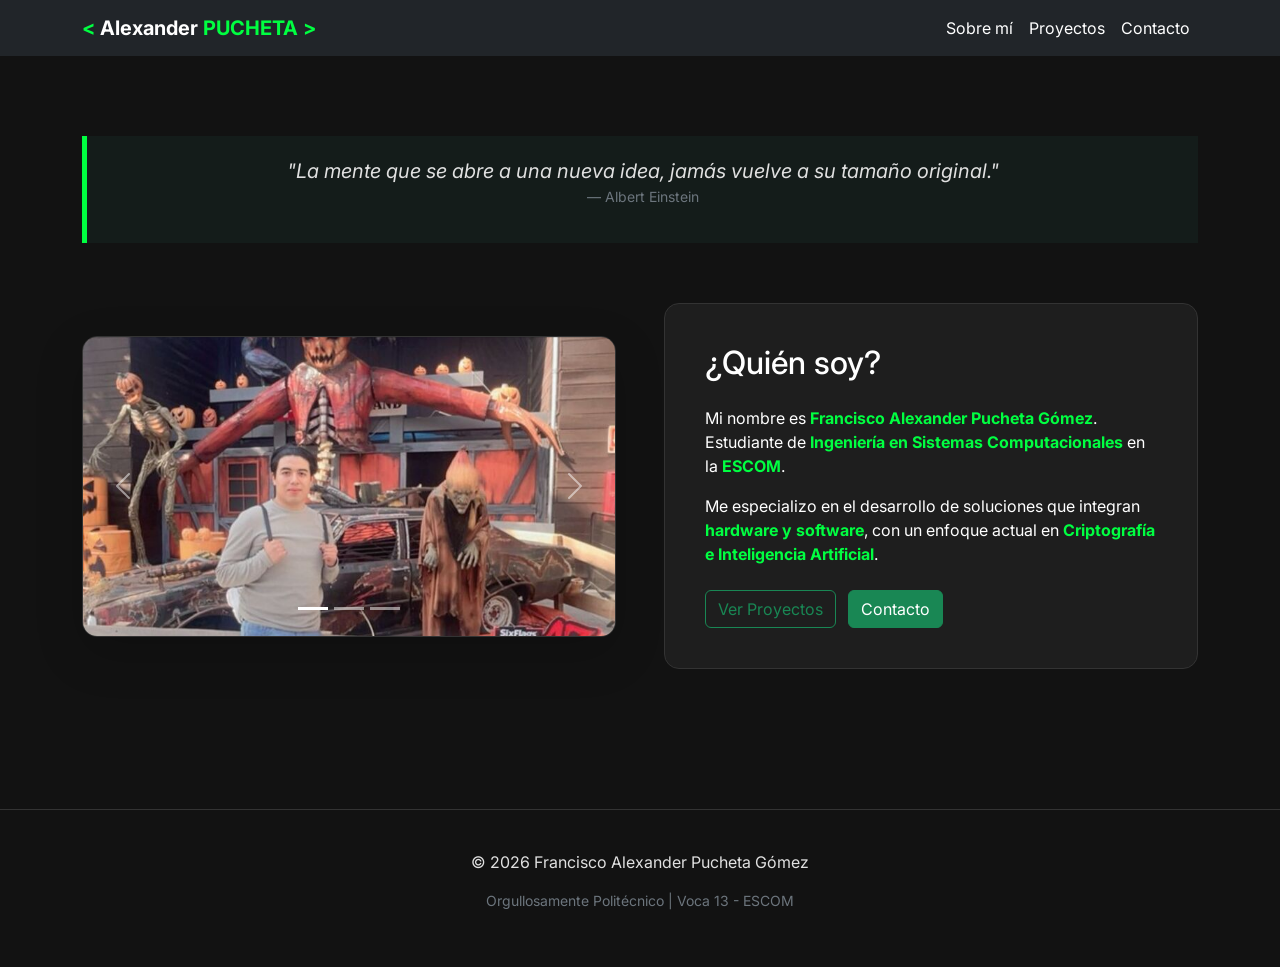
==== index.html @ d3a8a305 "HTML" ====
<!DOCTYPE html>
<html lang="es">

<head>
    <meta charset="UTF-8">
    <meta name="viewport" content="width=device-width, initial-scale=1.0">
    <title>Alexander Pucheta | Portafolio ESCOM</title>
    <link href="https://cdn.jsdelivr.net/npm/bootstrap@5.3.0/dist/css/bootstrap.min.css" rel="stylesheet">
    <link href="https://fonts.googleapis.com/css2?family=Inter:wght@400;700&display=swap" rel="stylesheet">
    <link rel="stylesheet" href="./recursos/css/estilos.css">
</head>

<body>

    <header>
        <nav class="navbar navbar-expand-lg navbar-dark bg-dark sticky-top">
            <div class="container">
                <a class="navbar-brand fw-bold" href="#">
                    <span class="neon-text">&lt;</span> Alexander <span class="neon-text uppercase">Pucheta</span> <span
                        class="neon-text">&gt;</span>
                </a>
                <button class="navbar-toggler" type="button" data-bs-toggle="collapse" data-bs-target="#navbarNav">
                    <span class="navbar-toggler-icon"></span>
                </button>
                <div class="collapse navbar-collapse" id="navbarNav">
                    <ul class="navbar-nav ms-auto">
                        <li class="nav-item"><a class="nav-link text-white" href="#sobre-mi">Sobre mí</a></li>
                        <li class="nav-item"><a class="nav-link text-white" href="#proyectos">Proyectos</a></li>
                        <li class="nav-item"><a class="nav-link text-white" href="#contacto">Contacto</a></li>
                    </ul>
                </div>
            </div>
        </nav>
    </header>

    <main class="hero-section">
        <div class="container">
            <div class="quote-container text-center">
                <blockquote class="blockquote">
                    <p class="fst-italic">"La mente que se abre a una nueva idea, jamás vuelve a su tamaño original."
                    </p>
                </blockquote>
                <figcaption class="blockquote-footer">Albert Einstein</figcaption>
            </div>

            <section id="sobre-mi">
                <div class="row align-items-center g-5">
                    <div class="col-12 col-lg-6">
                        <div class="card shadow-lg overflow-hidden">
                            <div id="carouselExampleIndicators" class="carousel slide" data-bs-ride="carousel">
                                <div class="carousel-indicators">
                                    <button type="button" data-bs-target="#carouselExampleIndicators"
                                        data-bs-slide-to="0" class="active"></button>
                                    <button type="button" data-bs-target="#carouselExampleIndicators"
                                        data-bs-slide-to="1"></button>
                                    <button type="button" data-bs-target="#carouselExampleIndicators"
                                        data-bs-slide-to="2"></button>
                                </div>
                                <div class="carousel-inner">
                                    <div class="carousel-item active">
                                        <img src="./recursos/img/render/paco.jpeg" alt="Alexander Pucheta">
                                    </div>
                                    <div class="carousel-item">
                                        <img src="./recursos/img/render/escudoESCOM.jpg" alt="ESCOM IPN">
                                    </div>
                                    <div class="carousel-item">
                                        <img src="./recursos/img/render/cripto_ia.jpg" alt="Criptografía e IA">
                                    </div>
                                </div>
                                <button class="carousel-control-prev" type="button"
                                    data-bs-target="#carouselExampleIndicators" data-bs-slide="prev">
                                    <span class="carousel-control-prev-icon"></span>
                                </button>
                                <button class="carousel-control-next" type="button"
                                    data-bs-target="#carouselExampleIndicators" data-bs-slide="next">
                                    <span class="carousel-control-next-icon"></span>
                                </button>
                            </div>
                        </div>
                    </div>

                    <div class="col-12 col-lg-6 ">
                        <div class="card p-4 text-white">
                            <div class="card-body">
                                <h2 class="mb-4">¿Quién soy?</h2>
                                <p>Mi nombre es <span class="highlight">Francisco Alexander Pucheta Gómez</span>.
                                    Estudiante de <span class="highlight">Ingeniería en Sistemas Computacionales</span>
                                    en la <span class="highlight">ESCOM</span>.</p>
                                <p>Me especializo en el desarrollo de soluciones que integran <span
                                        class="highlight">hardware y software</span>, con un enfoque actual en <span
                                        class="highlight">Criptografía e Inteligencia Artificial</span>.</p>
                                <div class="mt-4">
                                    <a href="#proyectos" class="btn btn-outline-success">Ver Proyectos</a>
                                    <a href="mailto:alexanpuch0104@gmail.com" class="btn btn-success ms-2">Contacto</a>
                                </div>
                            </div>
                        </div>
                    </div>
                </div>
            </section>
        </div>
    </main>

    <footer class="text-center">
        <div class="container">
            <p>&copy; 2026 Francisco Alexander Pucheta Gómez</p>
            <p class="small text-secondary">Orgullosamente Politécnico | Voca 13 - ESCOM</p>
        </div>
    </footer>

    <script src="https://cdn.jsdelivr.net/npm/bootstrap@5.3.0/dist/js/bootstrap.bundle.min.js"></script>
    <script src="./recursos/js/main.js"></script>
</body>

</html>
---- recursos/css/estilos.css ----
:root {
    --dark-bg: #121212;
    --card-bg: #1e1e1e;
    --escom-green: #2a7363;
    --neon-green: #00ff41;
}

body {
    background-color: var(--dark-bg);
    color: #e0e0e0;
    font-family: 'Inter', sans-serif;
}

.neon-text {
    color: var(--neon-green);
}

.uppercase {
    text-transform: uppercase;
}

.hero-section {
    padding: 80px 0;
}

.quote-container {
    margin-bottom: 60px;
    border-left: 5px solid var(--neon-green);
    background: rgba(42, 115, 99, 0.1);
    padding: 20px;
}

.card {
    background-color: var(--card-bg);
    border: 1px solid #333;
    border-radius: 15px;
}

.highlight {
    color: var(--neon-green);
    font-weight: bold;
}

/* Imágenes del carrusel uniformes con relación 16:9 */
#carouselExampleIndicators .carousel-item img {
    aspect-ratio: 16 / 9;
    object-fit: cover;
    width: 100%;
}

footer {
    border-top: 1px solid #333;
    padding: 40px 0;
    margin-top: 60px;
}
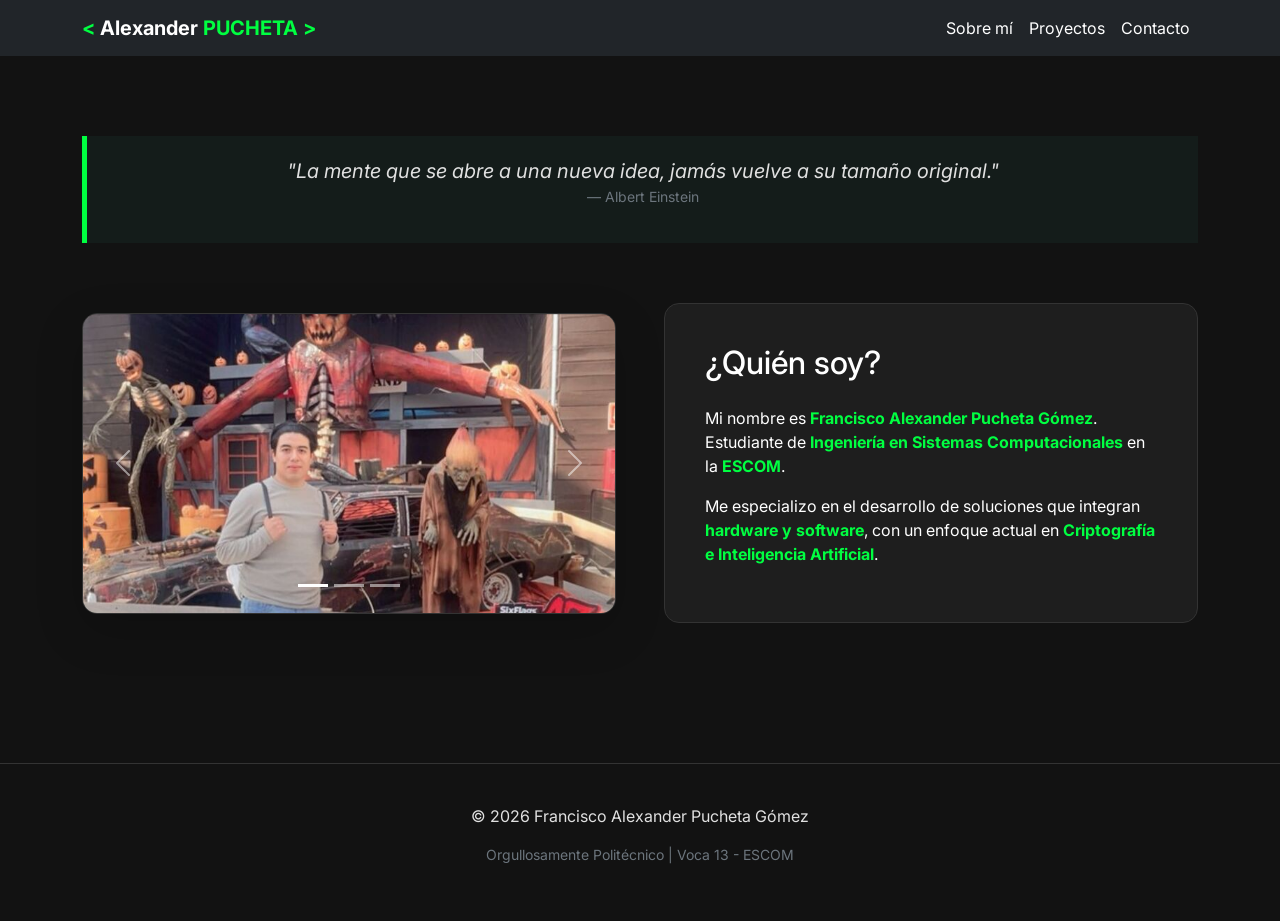
==== commit 97c7ed4c: "HTML" ====
--- a/index.html
+++ b/index.html
@@ -11,7 +11,6 @@
 </head>
 
 <body>
-
     <header>
         <nav class="navbar navbar-expand-lg navbar-dark bg-dark sticky-top">
             <div class="container">
@@ -89,10 +88,6 @@
                                 <p>Me especializo en el desarrollo de soluciones que integran <span
                                         class="highlight">hardware y software</span>, con un enfoque actual en <span
                                         class="highlight">Criptografía e Inteligencia Artificial</span>.</p>
-                                <div class="mt-4">
-                                    <a href="#proyectos" class="btn btn-outline-success">Ver Proyectos</a>
-                                    <a href="mailto:alexanpuch0104@gmail.com" class="btn btn-success ms-2">Contacto</a>
-                                </div>
                             </div>
                         </div>
                     </div>
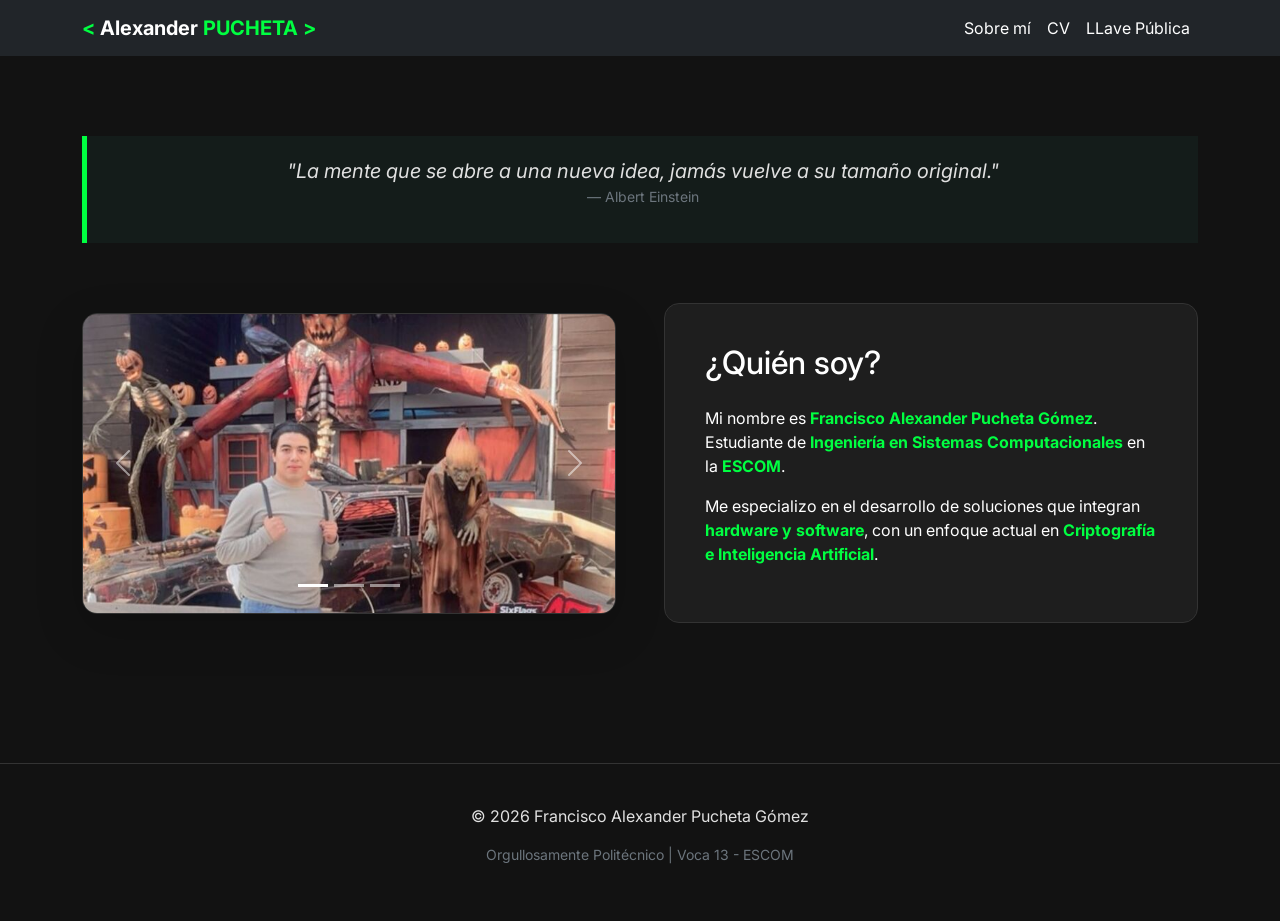
==== commit 4354478c: "HTML" ====
--- a/index.html
+++ b/index.html
@@ -23,9 +23,9 @@
                 </button>
                 <div class="collapse navbar-collapse" id="navbarNav">
                     <ul class="navbar-nav ms-auto">
-                        <li class="nav-item"><a class="nav-link text-white" href="#sobre-mi">Sobre mí</a></li>
-                        <li class="nav-item"><a class="nav-link text-white" href="#proyectos">Proyectos</a></li>
-                        <li class="nav-item"><a class="nav-link text-white" href="#contacto">Contacto</a></li>
+                        <li class="nav-item"><a class="nav-link text-white" href="./index.html">Sobre mí</a></li>
+                        <li class="nav-item"><a class="nav-link text-white" href="./cv.html">CV</a></li>
+                        <li class="nav-item"><a class="nav-link text-white" href="./llave.html">LLave Pública</a></li>
                     </ul>
                 </div>
             </div>
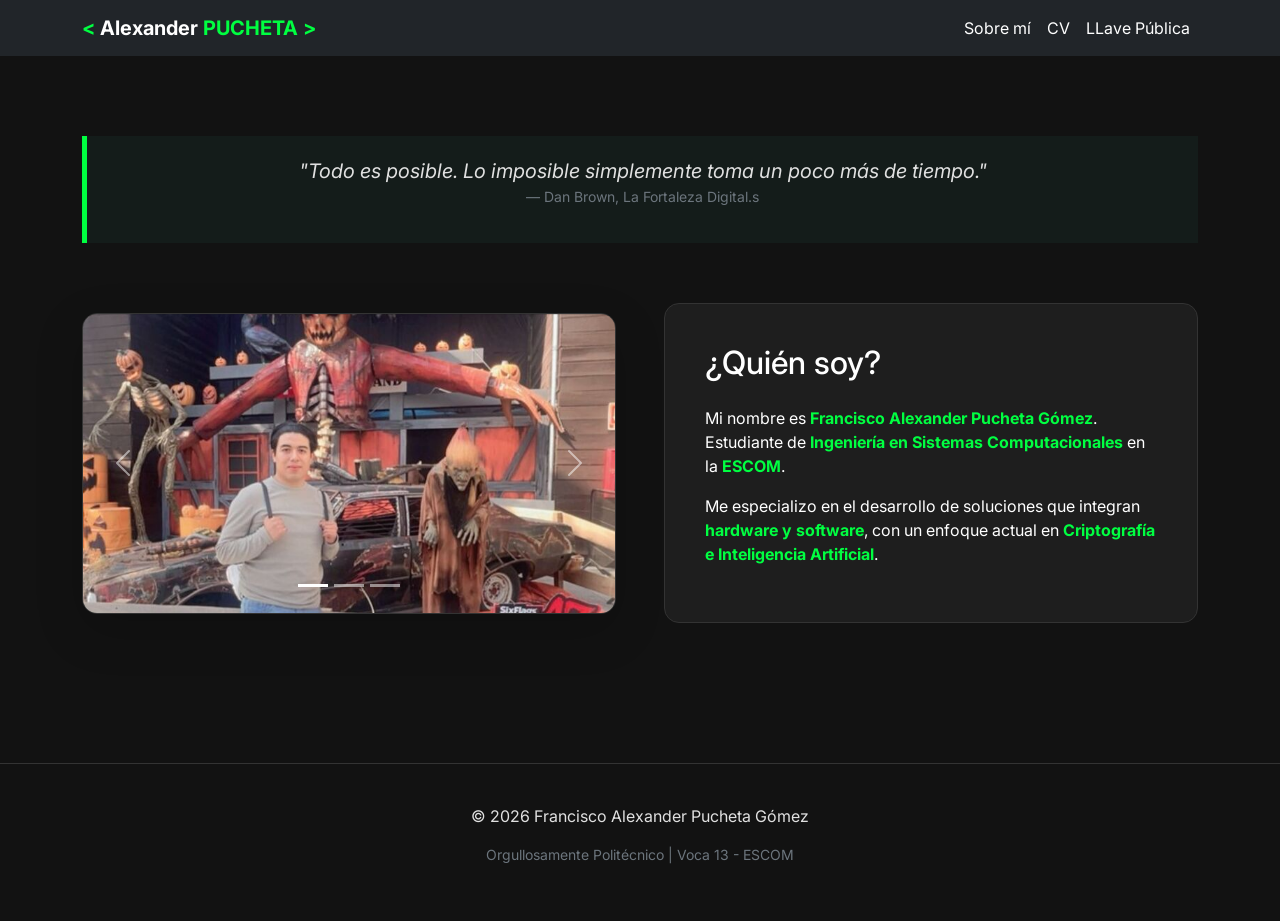
==== commit bae10676: ""Dan Brown"" ====
--- a/index.html
+++ b/index.html
@@ -4,7 +4,7 @@
 <head>
     <meta charset="UTF-8">
     <meta name="viewport" content="width=device-width, initial-scale=1.0">
-    <title>Alexander Pucheta | Portafolio ESCOM</title>
+    <title>Alexander Pucheta | ESCOM</title>
     <link href="https://cdn.jsdelivr.net/npm/bootstrap@5.3.0/dist/css/bootstrap.min.css" rel="stylesheet">
     <link href="https://fonts.googleapis.com/css2?family=Inter:wght@400;700&display=swap" rel="stylesheet">
     <link rel="stylesheet" href="./recursos/css/estilos.css">
@@ -14,7 +14,7 @@
     <header>
         <nav class="navbar navbar-expand-lg navbar-dark bg-dark sticky-top">
             <div class="container">
-                <a class="navbar-brand fw-bold" href="#">
+                <a class="navbar-brand fw-bold" href="./index.html">
                     <span class="neon-text">&lt;</span> Alexander <span class="neon-text uppercase">Pucheta</span> <span
                         class="neon-text">&gt;</span>
                 </a>
@@ -36,10 +36,10 @@
         <div class="container">
             <div class="quote-container text-center">
                 <blockquote class="blockquote">
-                    <p class="fst-italic">"La mente que se abre a una nueva idea, jamás vuelve a su tamaño original."
+                    <p class="fst-italic">"Todo es posible. Lo imposible simplemente toma un poco más de tiempo."
                     </p>
                 </blockquote>
-                <figcaption class="blockquote-footer">Albert Einstein</figcaption>
+                <figcaption class="blockquote-footer">Dan Brown, La Fortaleza Digital.s</figcaption>
             </div>
 
             <section id="sobre-mi">
--- a/recursos/css/estilos.css
+++ b/recursos/css/estilos.css
@@ -52,4 +52,18 @@
     border-top: 1px solid #333;
     padding: 40px 0;
     margin-top: 60px;
+}
+
+/* Estilo para el contenedor del PDF */
+.cv-iframe {
+    border: none;
+    background-color: var(--card-bg);
+    /* Mantiene el fondo oscuro mientras carga */
+}
+
+/* Ajuste para que en celulares no sea tan alto */
+@media (max-width: 768px) {
+    .cv-iframe {
+        height: 500px;
+    }
 }
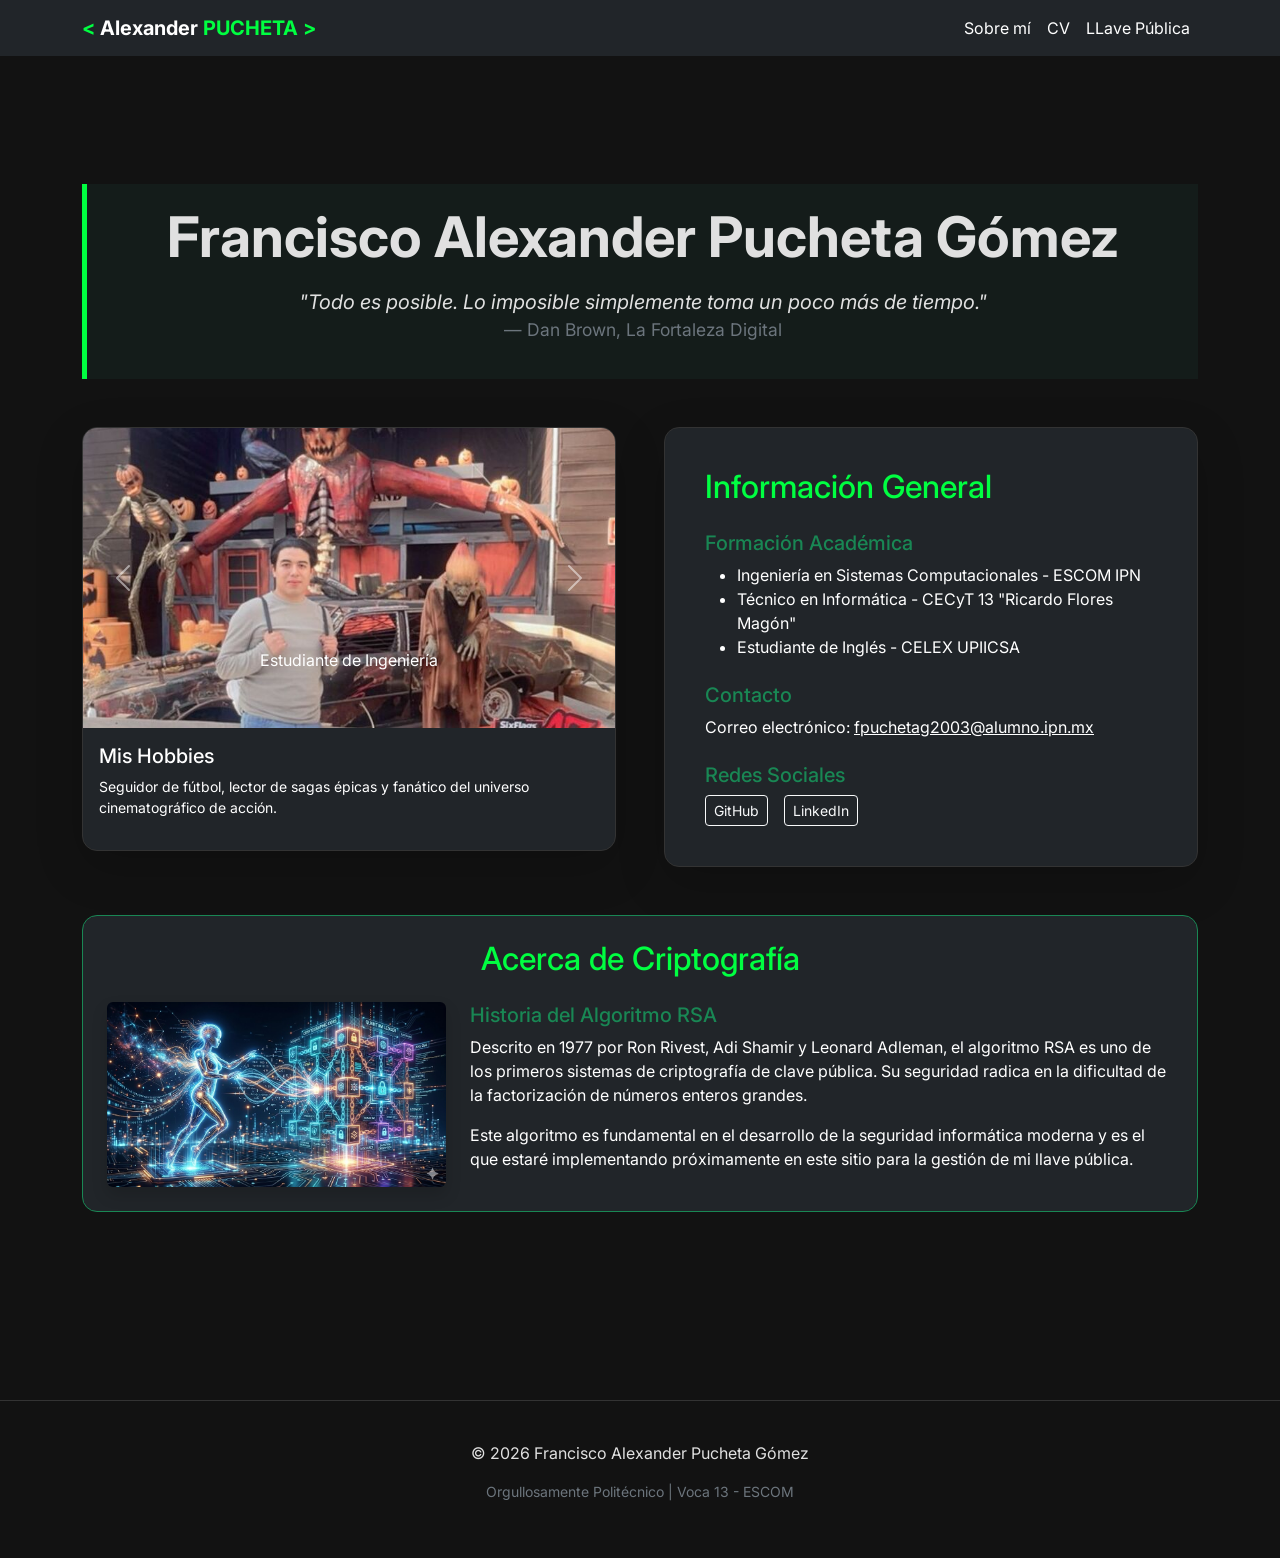
==== commit e77ffbd3: "Informacion personal" ====
--- a/index.html
+++ b/index.html
@@ -32,69 +32,123 @@
         </nav>
     </header>
 
-    <main class="hero-section">
-        <div class="container">
-            <div class="quote-container text-center">
-                <blockquote class="blockquote">
-                    <p class="fst-italic">"Todo es posible. Lo imposible simplemente toma un poco más de tiempo."
-                    </p>
-                </blockquote>
-                <figcaption class="blockquote-footer">Dan Brown, La Fortaleza Digital.s</figcaption>
-            </div>
+<main class="hero-section">
+    <div class="container py-5">
+        <!-- Pantalla de Presentación: Nombre y Cita -->
+        <div class="quote-container text-center mb-5">
+            <h1 class="display-4 fw-bold mb-3">Francisco Alexander Pucheta Gómez</h1>
+            <blockquote class="blockquote">
+                <p class="fst-italic">"Todo es posible. Lo imposible simplemente toma un poco más de tiempo."</p>
+                <figcaption class="blockquote-footer">Dan Brown, La Fortaleza Digital</figcaption>
+            </blockquote>
+        </div>
 
-            <section id="sobre-mi">
-                <div class="row align-items-center g-5">
-                    <div class="col-12 col-lg-6">
-                        <div class="card shadow-lg overflow-hidden">
-                            <div id="carouselExampleIndicators" class="carousel slide" data-bs-ride="carousel">
-                                <div class="carousel-indicators">
-                                    <button type="button" data-bs-target="#carouselExampleIndicators"
-                                        data-bs-slide-to="0" class="active"></button>
-                                    <button type="button" data-bs-target="#carouselExampleIndicators"
-                                        data-bs-slide-to="1"></button>
-                                    <button type="button" data-bs-target="#carouselExampleIndicators"
-                                        data-bs-slide-to="2"></button>
-                                </div>
-                                <div class="carousel-inner">
-                                    <div class="carousel-item active">
-                                        <img src="./recursos/img/render/paco.jpeg" alt="Alexander Pucheta">
-                                    </div>
-                                    <div class="carousel-item">
-                                        <img src="./recursos/img/render/escudoESCOM.jpg" alt="ESCOM IPN">
-                                    </div>
-                                    <div class="carousel-item">
-                                        <img src="./recursos/img/render/cripto_ia.jpg" alt="Criptografía e IA">
+        <section id="sobre-mi">
+            <div class="row g-5">
+                <!-- Carrusel de Fotografías (Sección Hobbies) -->
+                <div class="col-12 col-lg-6">
+                    <div class="card shadow-lg overflow-hidden bg-dark">
+                        <div id="carouselExampleIndicators" class="carousel slide" data-bs-ride="carousel">
+                            <div class="carousel-inner">
+                                <div class="carousel-item active">
+                                    <img src="./recursos/img/render/paco.jpeg" class="d-block w-100"
+                                        alt="Alexander Pucheta">
+                                    <div class="carousel-caption d-none d-md-block bg-dark-transparent">
+                                        <p>Estudiante de Ingeniería</p>
                                     </div>
                                 </div>
-                                <button class="carousel-control-prev" type="button"
-                                    data-bs-target="#carouselExampleIndicators" data-bs-slide="prev">
-                                    <span class="carousel-control-prev-icon"></span>
-                                </button>
-                                <button class="carousel-control-next" type="button"
-                                    data-bs-target="#carouselExampleIndicators" data-bs-slide="next">
-                                    <span class="carousel-control-next-icon"></span>
-                                </button>
+                                <div class="carousel-item">
+                                    <img src="./recursos/img/render/americaCampeon.jpg" class="d-block w-100"
+                                        alt="Club América">
+                                    <div class="carousel-caption d-none d-md-block bg-dark-transparent">
+                                        <p>Aficionado al Club América</p>
+                                    </div>
+                                </div>
+                                <div class="carousel-item">
+                                    <img src="./recursos/img/render/batman.jpg" class="d-block w-100"
+                                        alt="Cómics y Cine">
+                                    <div class="carousel-caption d-none d-md-block bg-dark-transparent">
+                                        <p>Interés en Cine y Cómics de DC</p>
+                                    </div>
+                                </div>
+                                <div class="carousel-item">
+                                    <img src="./recursos/img/render/gameOfthrones.jpg" class="d-block w-100"
+                                        alt="Lectura Fantasy">
+                                    <div class="carousel-caption d-none d-md-block bg-dark-transparent">
+                                        <p>Lectura de Novela Fantástica</p>
+                                    </div>
+                                </div>
                             </div>
+                            <button class="carousel-control-prev" type="button"
+                                data-bs-target="#carouselExampleIndicators" data-bs-slide="prev">
+                                <span class="carousel-control-prev-icon"></span>
+                            </button>
+                            <button class="carousel-control-next" type="button"
+                                data-bs-target="#carouselExampleIndicators" data-bs-slide="next">
+                                <span class="carousel-control-next-icon"></span>
+                            </button>
+                        </div>
+                        <div class="card-body text-white">
+                            <h5>Mis Hobbies</h5>
+                            <p class="small">Seguidor de fútbol, lector de sagas épicas y fanático del universo
+                                cinematográfico de acción.</p>
                         </div>
                     </div>
+                </div>
 
-                    <div class="col-12 col-lg-6 ">
-                        <div class="card p-4 text-white">
-                            <div class="card-body">
-                                <h2 class="mb-4">¿Quién soy?</h2>
-                                <p>Mi nombre es <span class="highlight">Francisco Alexander Pucheta Gómez</span>.
-                                    Estudiante de <span class="highlight">Ingeniería en Sistemas Computacionales</span>
-                                    en la <span class="highlight">ESCOM</span>.</p>
-                                <p>Me especializo en el desarrollo de soluciones que integran <span
-                                        class="highlight">hardware y software</span>, con un enfoque actual en <span
-                                        class="highlight">Criptografía e Inteligencia Artificial</span>.</p>
+                <!-- Información Personal y Académica -->
+                <div class="col-12 col-lg-6">
+                    <div class="card p-4 text-white bg-dark shadow-lg">
+                        <div class="card-body">
+                            <h2 class="neon-text mb-4">Información General</h2>
+
+                            <h5 class="text-success">Formación Académica</h5>
+                            <ul>
+                                <li>Ingeniería en Sistemas Computacionales - ESCOM IPN</li>
+                                <li>Técnico en Informática - CECyT 13 "Ricardo Flores Magón"</li>
+                                <li>Estudiante de Inglés - CELEX UPIICSA</li>
+                            </ul>
+
+                            <h5 class="text-success mt-4">Contacto</h5>
+                            <p>Correo electrónico: <a href="mailto:fpuchetag2003@alumno.ipn.mx"
+                                    class="text-white">fpuchetag2003@alumno.ipn.mx</a></p>
+
+                            <h5 class="text-success mt-4">Redes Sociales</h5>
+                            <div class="d-flex gap-3">
+                                <a href="https://github.com/fpuchet" class="btn btn-outline-light btn-sm">GitHub</a>
+                                <a href="#" class="btn btn-outline-light btn-sm">LinkedIn</a>
                             </div>
                         </div>
                     </div>
                 </div>
-            </section>
-        </div>
-    </main>
+            </div>
+
+            <!-- Sección de Criptografía -->
+            <div class="row mt-5">
+                <div class="col-12">
+                    <div class="card p-4 text-white bg-dark border-success">
+                        <h2 class="neon-text mb-4 text-center">Acerca de Criptografía</h2>
+                        <div class="row align-items-center">
+                            <div class="col-md-4 text-center">
+                                <img src="./recursos/img/render/cripto_ia.jpg" class="img-fluid rounded shadow"
+                                    alt="Criptografía">
+                            </div>
+                            <div class="col-md-8">
+                                <h5 class="text-success">Historia del Algoritmo RSA</h5>
+                                <p>Descrito en 1977 por Ron Rivest, Adi Shamir y Leonard Adleman, el algoritmo RSA es
+                                    uno de los primeros sistemas de criptografía de clave pública. Su seguridad radica
+                                    en la dificultad de la factorización de números enteros grandes.</p>
+                                <p>Este algoritmo es fundamental en el desarrollo de la seguridad informática moderna y
+                                    es el que estaré implementando próximamente en este sitio para la gestión de mi
+                                    llave pública.</p>
+                            </div>
+                        </div>
+                    </div>
+                </div>
+            </div>
+        </section>
+    </div>
+</main>
 
     <footer class="text-center">
         <div class="container">
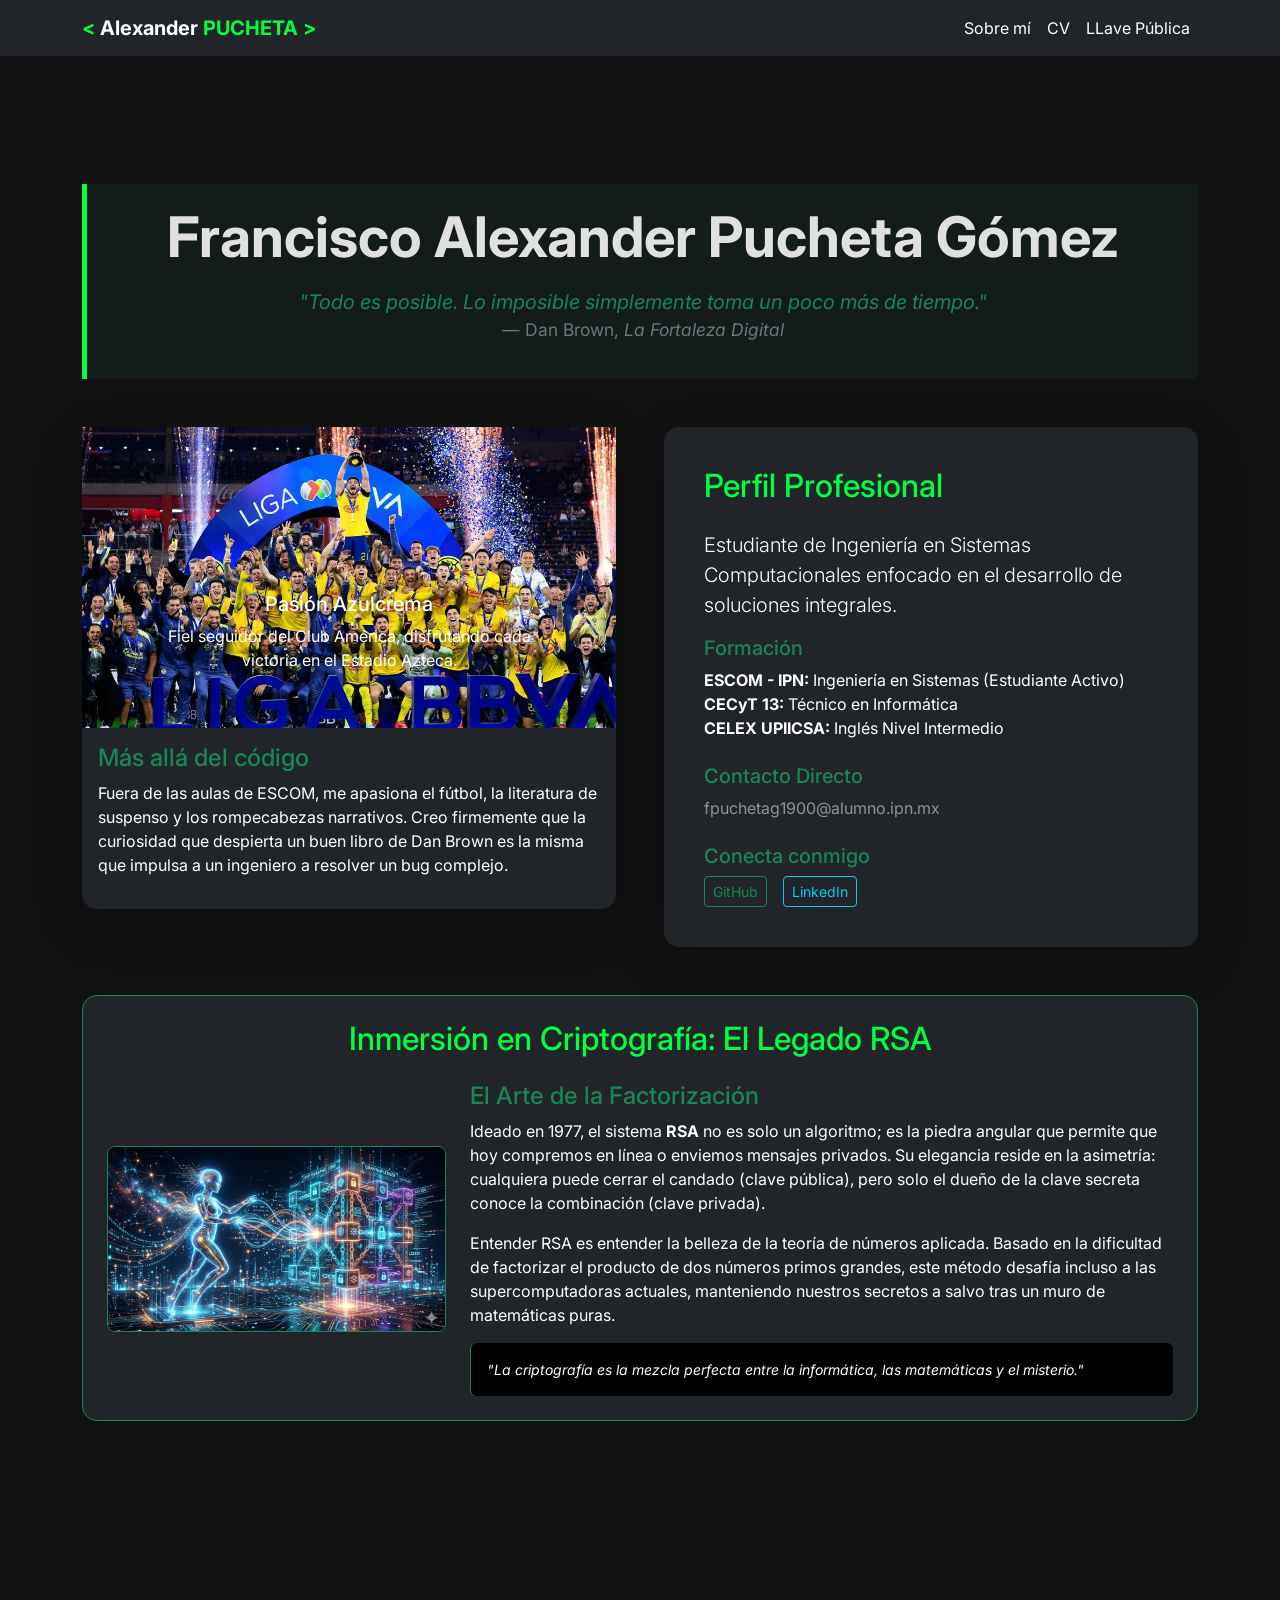
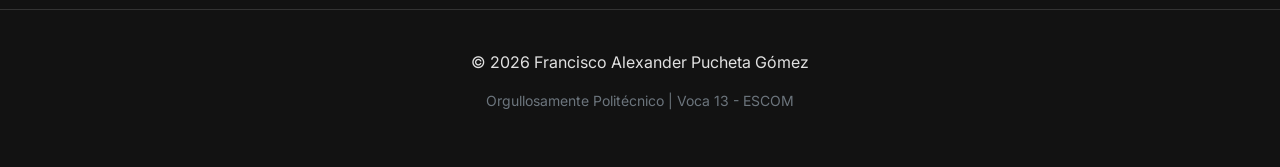
==== commit a7ddaa77: "Informacion personal" ====
--- a/index.html
+++ b/index.html
@@ -34,113 +34,118 @@
 
 <main class="hero-section">
     <div class="container py-5">
-        <!-- Pantalla de Presentación: Nombre y Cita -->
+        <!-- Pantalla de Presentación -->
         <div class="quote-container text-center mb-5">
             <h1 class="display-4 fw-bold mb-3">Francisco Alexander Pucheta Gómez</h1>
             <blockquote class="blockquote">
-                <p class="fst-italic">"Todo es posible. Lo imposible simplemente toma un poco más de tiempo."</p>
-                <figcaption class="blockquote-footer">Dan Brown, La Fortaleza Digital</figcaption>
+                <p class="fst-italic text-success">"Todo es posible. Lo imposible simplemente toma un poco más de
+                    tiempo."</p>
+                <figcaption class="blockquote-footer">Dan Brown, <cite title="Source Title">La Fortaleza Digital</cite>
+                </figcaption>
             </blockquote>
         </div>
 
         <section id="sobre-mi">
             <div class="row g-5">
-                <!-- Carrusel de Fotografías (Sección Hobbies) -->
+                <!-- Carrusel de Hobbies Dinámico -->
                 <div class="col-12 col-lg-6">
-                    <div class="card shadow-lg overflow-hidden bg-dark">
-                        <div id="carouselExampleIndicators" class="carousel slide" data-bs-ride="carousel">
+                    <div class="card shadow-lg border-0 bg-dark text-white">
+                        <div id="hobbyCarousel" class="carousel slide" data-bs-ride="carousel">
                             <div class="carousel-inner">
                                 <div class="carousel-item active">
-                                    <img src="./recursos/img/render/paco.jpeg" class="d-block w-100"
-                                        alt="Alexander Pucheta">
+                                    <img src="./recursos/img/render/americaCampeon.jpg"
+                                        class="d-block w-100 h-100-custom" alt="Club América">
                                     <div class="carousel-caption d-none d-md-block bg-dark-transparent">
-                                        <p>Estudiante de Ingeniería</p>
+                                        <h5>Pasión Azulcrema</h5>
+                                        <p>Fiel seguidor del Club América, disfrutando cada victoria en el Estadio
+                                            Azteca.</p>
                                     </div>
                                 </div>
                                 <div class="carousel-item">
-                                    <img src="./recursos/img/render/americaCampeon.jpg" class="d-block w-100"
-                                        alt="Club América">
+                                    <img src="./recursos/img/render/gameOfthrones.jpg"
+                                        class="d-block w-100 h-100-custom" alt="Lectura Fantasy">
                                     <div class="carousel-caption d-none d-md-block bg-dark-transparent">
-                                        <p>Aficionado al Club América</p>
+                                        <h5>Mundos Fantásticos</h5>
+                                        <p>Explorando Poniente con George R.R. Martin y resolviendo enigmas con Robert
+                                            Langdon.</p>
                                     </div>
                                 </div>
                                 <div class="carousel-item">
-                                    <img src="./recursos/img/render/batman.jpg" class="d-block w-100"
-                                        alt="Cómics y Cine">
+                                    <img src="./recursos/img/render/batman.jpg" class="d-block w-100 h-100-custom"
+                                        alt="Cine de Acción">
                                     <div class="carousel-caption d-none d-md-block bg-dark-transparent">
-                                        <p>Interés en Cine y Cómics de DC</p>
-                                    </div>
-                                </div>
-                                <div class="carousel-item">
-                                    <img src="./recursos/img/render/gameOfthrones.jpg" class="d-block w-100"
-                                        alt="Lectura Fantasy">
-                                    <div class="carousel-caption d-none d-md-block bg-dark-transparent">
-                                        <p>Lectura de Novela Fantástica</p>
+                                        <h5>Cine y Tecnología</h5>
+                                        <p>Fanático del género techno-thriller y las historias que desafían la lógica.
+                                        </p>
                                     </div>
                                 </div>
                             </div>
-                            <button class="carousel-control-prev" type="button"
-                                data-bs-target="#carouselExampleIndicators" data-bs-slide="prev">
-                                <span class="carousel-control-prev-icon"></span>
-                            </button>
-                            <button class="carousel-control-next" type="button"
-                                data-bs-target="#carouselExampleIndicators" data-bs-slide="next">
-                                <span class="carousel-control-next-icon"></span>
-                            </button>
                         </div>
-                        <div class="card-body text-white">
-                            <h5>Mis Hobbies</h5>
-                            <p class="small">Seguidor de fútbol, lector de sagas épicas y fanático del universo
-                                cinematográfico de acción.</p>
+                        <div class="card-body">
+                            <h4 class="text-success">Más allá del código</h4>
+                            <p>Fuera de las aulas de ESCOM, me apasiona el fútbol, la literatura de suspenso y los
+                                rompecabezas narrativos. Creo firmemente que la curiosidad que despierta un buen libro
+                                de Dan Brown es la misma que impulsa a un ingeniero a resolver un bug complejo.</p>
                         </div>
                     </div>
                 </div>
 
                 <!-- Información Personal y Académica -->
                 <div class="col-12 col-lg-6">
-                    <div class="card p-4 text-white bg-dark shadow-lg">
+                    <div class="card p-4 text-white bg-dark shadow-lg border-0">
                         <div class="card-body">
-                            <h2 class="neon-text mb-4">Información General</h2>
+                            <h2 class="neon-text mb-4">Perfil Profesional</h2>
+                            <p class="lead">Estudiante de Ingeniería en Sistemas Computacionales enfocado en el
+                                desarrollo de soluciones integrales.</p>
 
-                            <h5 class="text-success">Formación Académica</h5>
-                            <ul>
-                                <li>Ingeniería en Sistemas Computacionales - ESCOM IPN</li>
-                                <li>Técnico en Informática - CECyT 13 "Ricardo Flores Magón"</li>
-                                <li>Estudiante de Inglés - CELEX UPIICSA</li>
+                            <h5 class="text-success"><i class="bi bi-mortarboard"></i> Formación</h5>
+                            <ul class="list-unstyled">
+                                <li><strong class="text-white">ESCOM - IPN:</strong> Ingeniería en Sistemas (Estudiante
+                                    Activo)</li>
+                                <li><strong class="text-white">CECyT 13:</strong> Técnico en Informática</li>
+                                <li><strong class="text-white">CELEX UPIICSA:</strong> Inglés Nivel Intermedio</li>
                             </ul>
 
-                            <h5 class="text-success mt-4">Contacto</h5>
-                            <p>Correo electrónico: <a href="mailto:fpuchetag2003@alumno.ipn.mx"
-                                    class="text-white">fpuchetag2003@alumno.ipn.mx</a></p>
+                            <h5 class="text-success mt-4"><i class="bi bi-envelope"></i> Contacto Directo</h5>
+                            <a href="mailto:fpuchetag1900@alumno.ipn.mx"
+                                class="text-decoration-none text-white-50">fpuchetag1900@alumno.ipn.mx</a>
 
-                            <h5 class="text-success mt-4">Redes Sociales</h5>
+                            <h5 class="text-success mt-4">Conecta conmigo</h5>
                             <div class="d-flex gap-3">
-                                <a href="https://github.com/fpuchet" class="btn btn-outline-light btn-sm">GitHub</a>
-                                <a href="#" class="btn btn-outline-light btn-sm">LinkedIn</a>
+                                <a href="https://github.com/fpuchet" class="btn btn-outline-success btn-sm">GitHub</a>
+                                <a href="#" class="btn btn-outline-info btn-sm">LinkedIn</a>
                             </div>
                         </div>
                     </div>
                 </div>
             </div>
 
-            <!-- Sección de Criptografía -->
+            <!-- Investigación RSA con "Sabor" -->
             <div class="row mt-5">
                 <div class="col-12">
                     <div class="card p-4 text-white bg-dark border-success">
-                        <h2 class="neon-text mb-4 text-center">Acerca de Criptografía</h2>
-                        <div class="row align-items-center">
-                            <div class="col-md-4 text-center">
-                                <img src="./recursos/img/render/cripto_ia.jpg" class="img-fluid rounded shadow"
-                                    alt="Criptografía">
+                        <h2 class="neon-text mb-4 text-center">Inmersión en Criptografía: El Legado RSA</h2>
+                        <div class="row g-4 align-items-center">
+                            <div class="col-lg-4">
+                                <img src="./recursos/img/render/cripto_ia.jpg"
+                                    class="img-fluid rounded-3 border border-success" alt="Criptografía RSA">
                             </div>
-                            <div class="col-md-8">
-                                <h5 class="text-success">Historia del Algoritmo RSA</h5>
-                                <p>Descrito en 1977 por Ron Rivest, Adi Shamir y Leonard Adleman, el algoritmo RSA es
-                                    uno de los primeros sistemas de criptografía de clave pública. Su seguridad radica
-                                    en la dificultad de la factorización de números enteros grandes.</p>
-                                <p>Este algoritmo es fundamental en el desarrollo de la seguridad informática moderna y
-                                    es el que estaré implementando próximamente en este sitio para la gestión de mi
-                                    llave pública.</p>
+                            <div class="col-lg-8">
+                                <h4 class="text-success">El Arte de la Factorización</h4>
+                                <p>Ideado en 1977, el sistema <strong>RSA</strong> no es solo un algoritmo; es la piedra
+                                    angular que permite que hoy compremos en línea o enviemos mensajes privados. Su
+                                    elegancia reside en la asimetría: cualquiera puede cerrar el candado (clave
+                                    pública), pero solo el dueño de la clave secreta conoce la combinación (clave
+                                    privada).</p>
+                                Entender RSA es entender la belleza
+                                    de la teoría de números aplicada. Basado en la dificultad de factorizar el producto
+                                    de dos números primos grandes, este método desafía incluso a las supercomputadoras
+                                    actuales, manteniendo nuestros secretos a salvo tras un muro de matemáticas puras.
+                                </p>
+                                <div class="p-3 bg-black rounded border-start border-success">
+                                    <p class="small mb-0"><em>"La criptografía es la mezcla perfecta entre la
+                                            informática, las matemáticas y el misterio."</em></p>
+                                </div>
                             </div>
                         </div>
                     </div>
